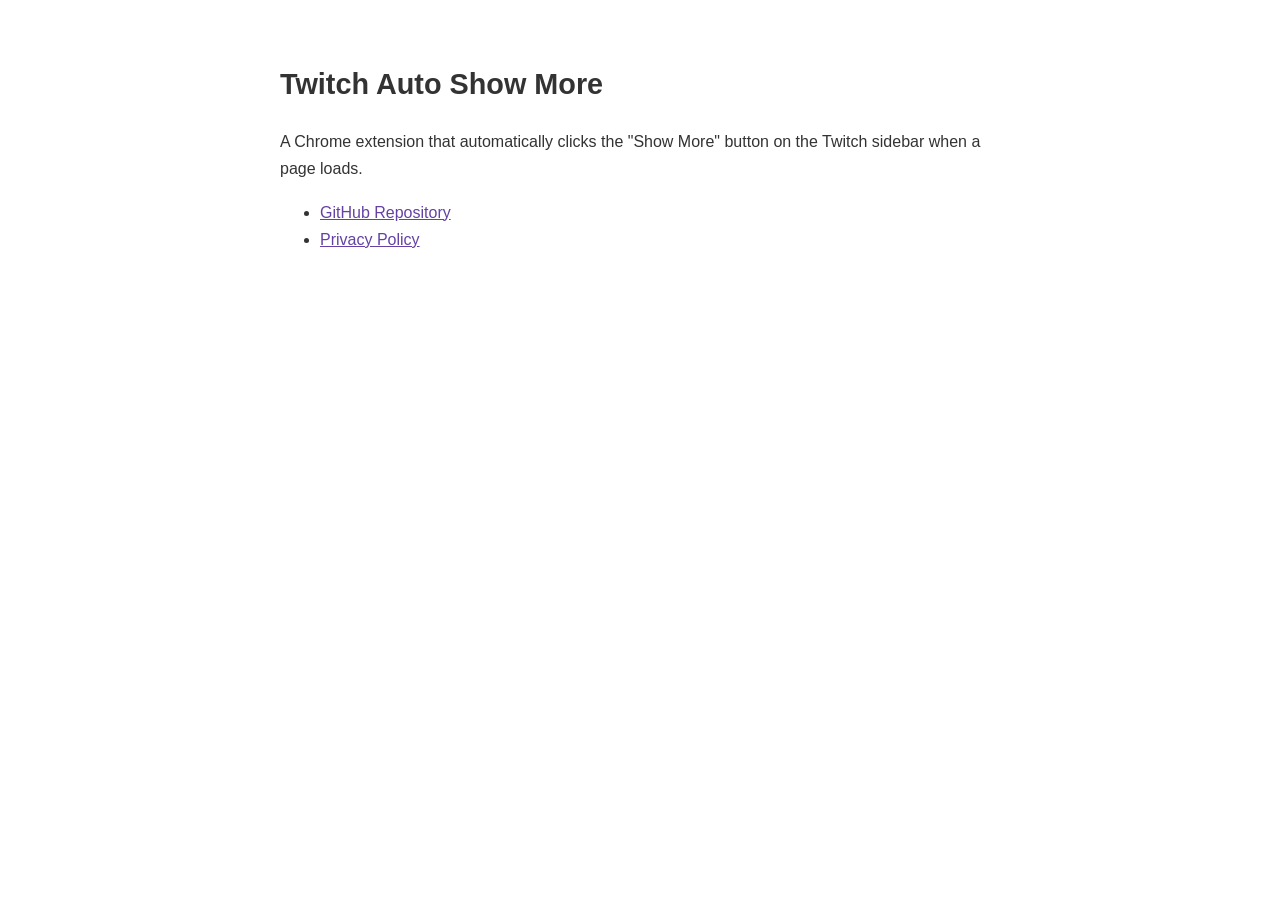
==== docs/index.html @ 496f70b3 "docs: GitHub Pages用プライバシーポリシーページを追加" ====
<!DOCTYPE html>
<html lang="en">
<head>
  <meta charset="UTF-8" />
  <meta name="viewport" content="width=device-width, initial-scale=1.0" />
  <title>Twitch Auto Show More</title>
  <style>
    body {
      font-family: -apple-system, BlinkMacSystemFont, "Segoe UI", Roboto, sans-serif;
      max-width: 720px;
      margin: 60px auto;
      padding: 0 24px;
      color: #333;
      line-height: 1.7;
    }
    h1 { font-size: 1.8rem; }
    a { color: #6441a5; }
  </style>
</head>
<body>
  <h1>Twitch Auto Show More</h1>
  <p>
    A Chrome extension that automatically clicks the "Show More" button on
    the Twitch sidebar when a page loads.
  </p>
  <ul>
    <li><a href="https://github.com/j4rviscmd/twitch-auto-show-more">GitHub Repository</a></li>
    <li><a href="privacy-policy.html">Privacy Policy</a></li>
  </ul>
</body>
</html>
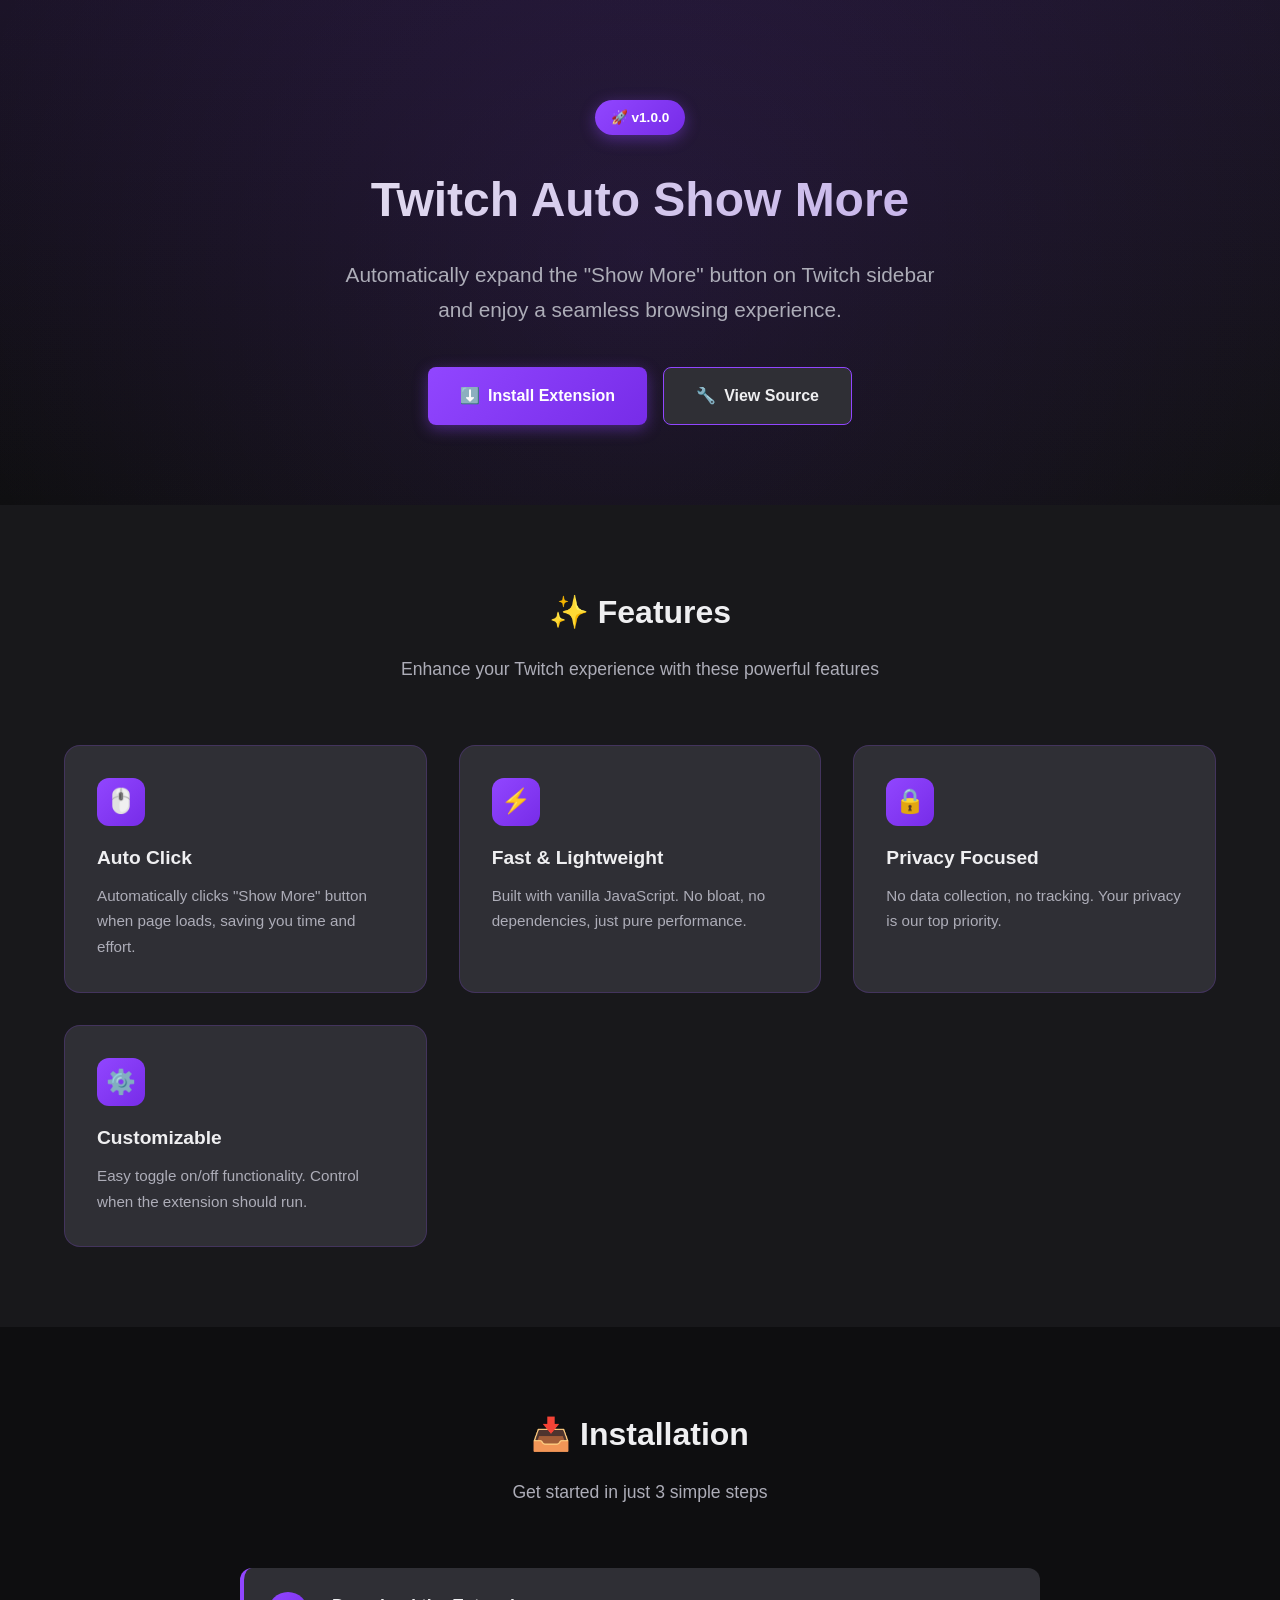
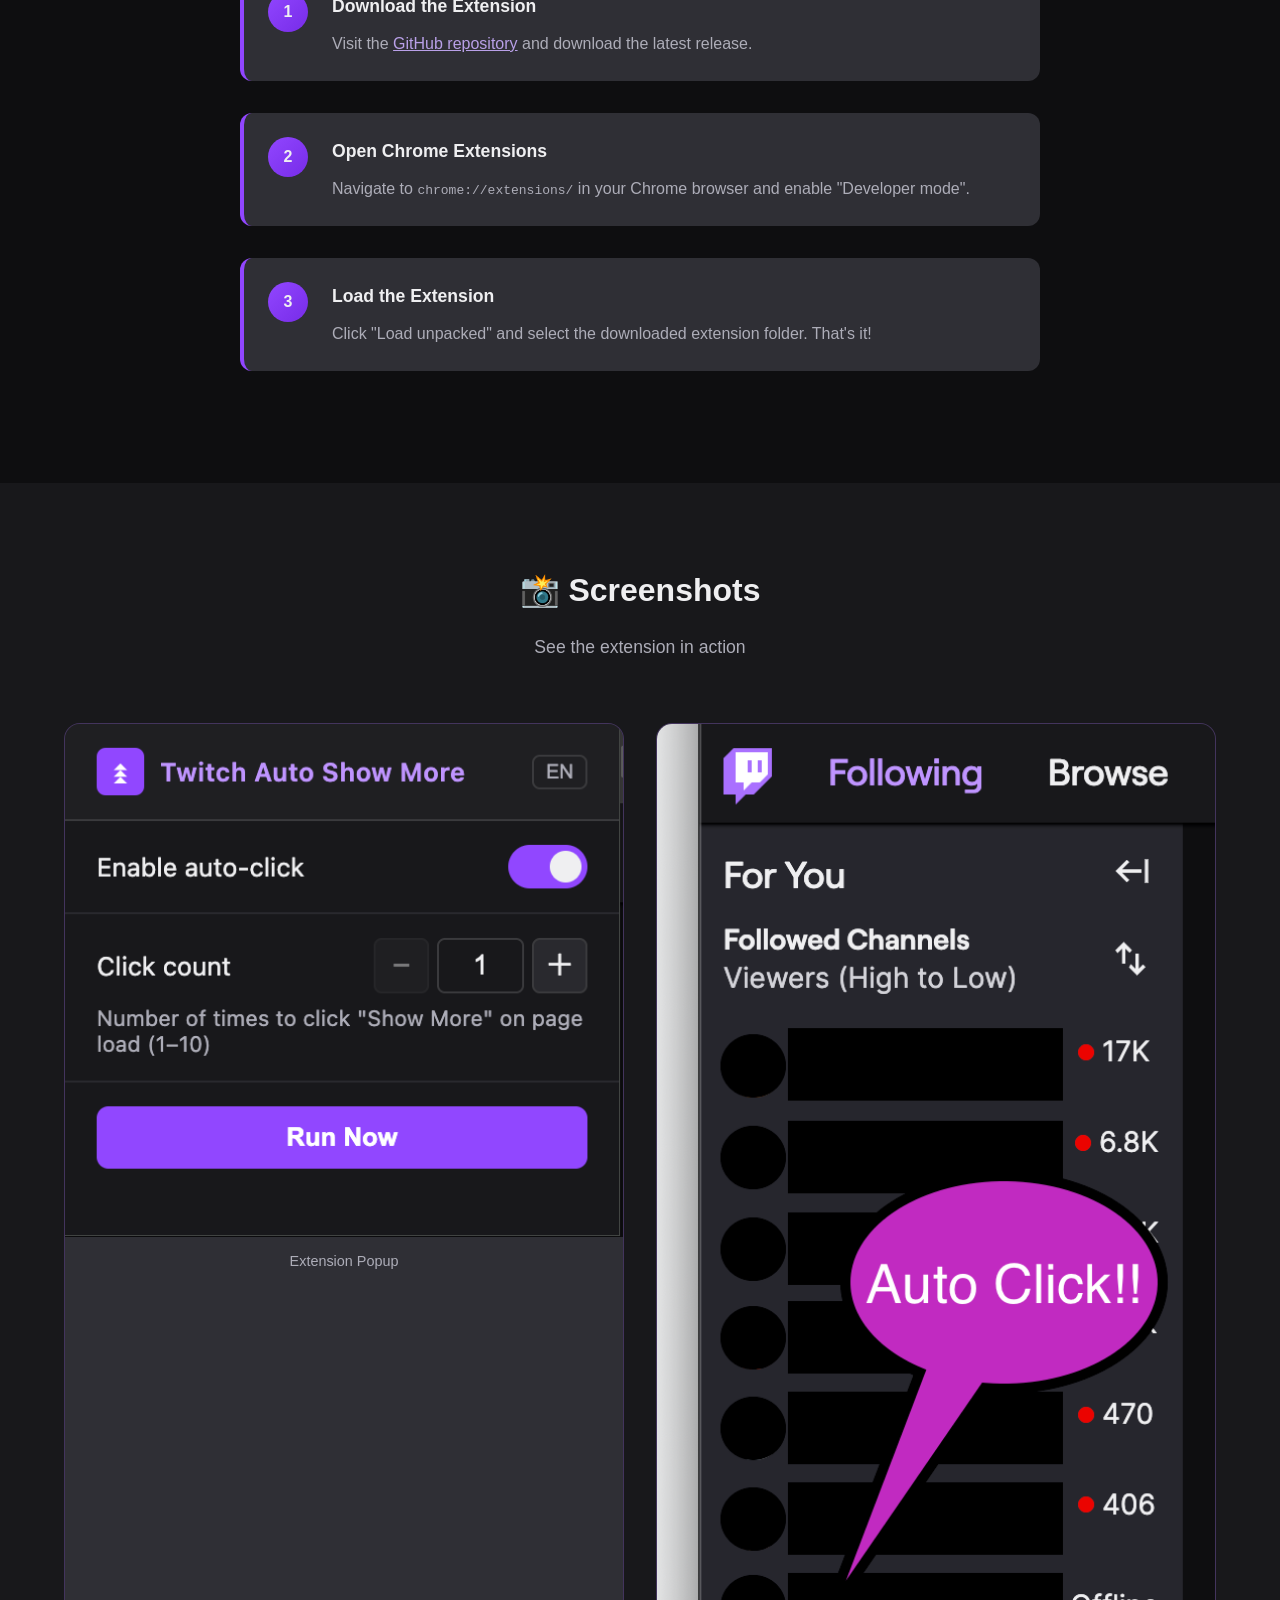
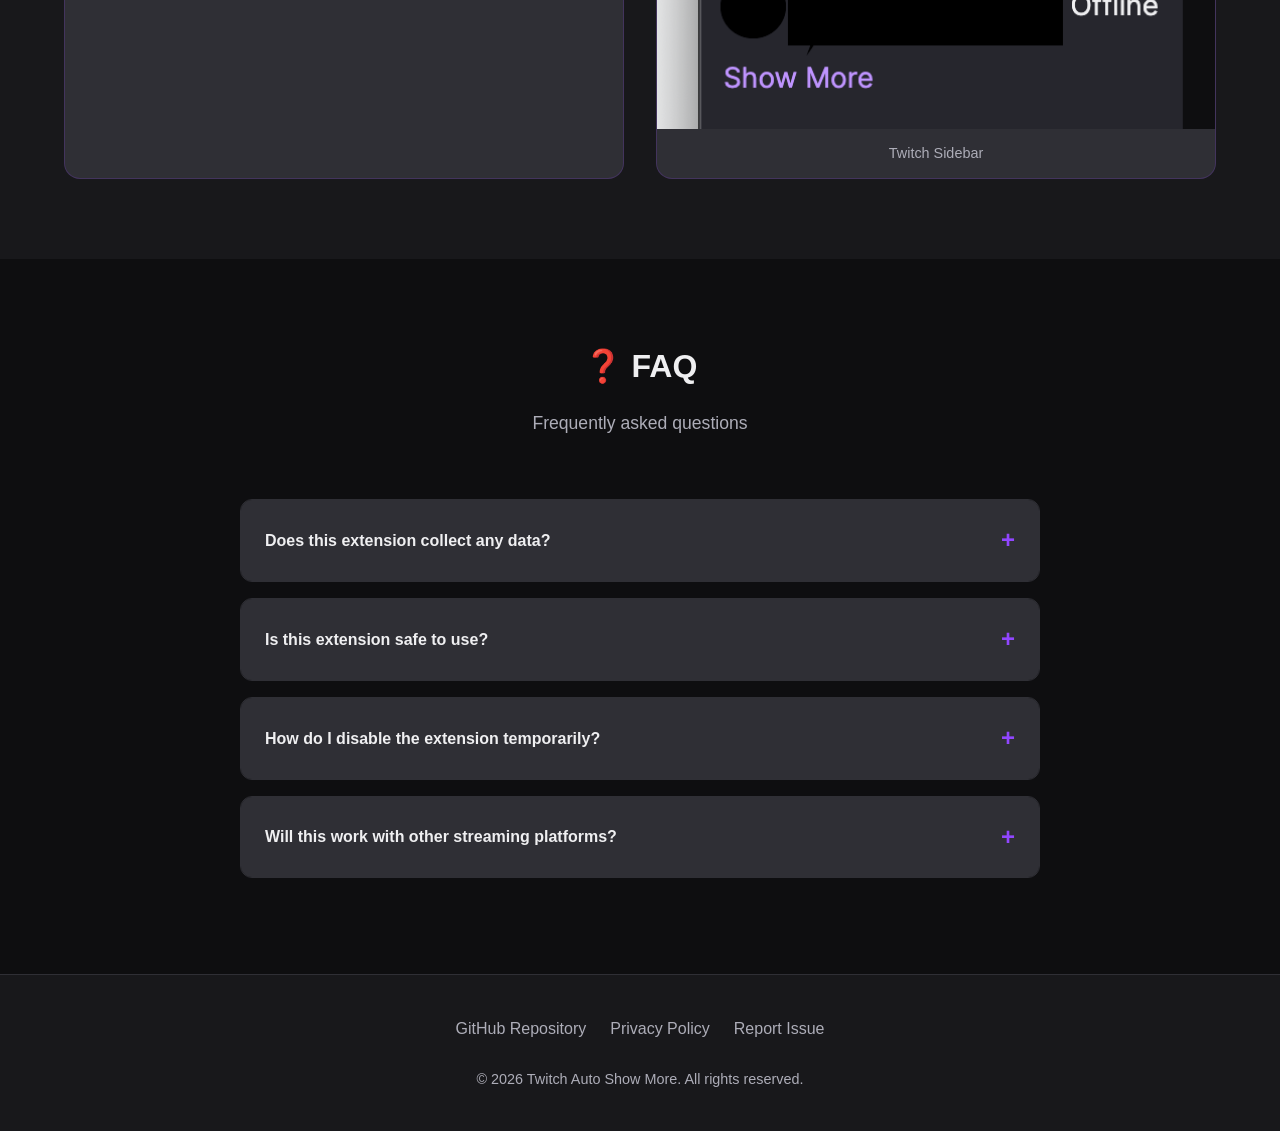
==== commit b8d195b1: "feat: ホームページのリデザインと言語切り替え機能を追加 - Twitchテーマカラー（紫#9146FF）を活用したモダンなホームページを作成 - 機能紹介、インストール方法、スクリーンショット、" ====
--- a/docs/index.html
+++ b/docs/index.html
@@ -3,29 +3,574 @@
 <head>
   <meta charset="UTF-8" />
   <meta name="viewport" content="width=device-width, initial-scale=1.0" />
-  <title>Twitch Auto Show More</title>
+  <title>Twitch Auto Show More - Chrome Extension</title>
+  <meta name="description" content="Automatically click 'Show More' button on Twitch sidebar. A Chrome extension that enhances your Twitch browsing experience." />
   <style>
+    :root {
+      --twitch-purple: #9146FF;
+      --twitch-purple-light: #B9A0E8;
+      --twitch-purple-dark: #772CE8;
+      --twitch-black: #0E0E10;
+      --twitch-gray: #18181B;
+      --twitch-gray-light: #2F2F35;
+      --text-primary: #EFEFF1;
+      --text-secondary: #ADADB8;
+    }
+
+    * {
+      margin: 0;
+      padding: 0;
+      box-sizing: border-box;
+    }
+
     body {
-      font-family: -apple-system, BlinkMacSystemFont, "Segoe UI", Roboto, sans-serif;
-      max-width: 720px;
-      margin: 60px auto;
+      font-family: -apple-system, BlinkMacSystemFont, "Segoe UI", Roboto, "Inter", sans-serif;
+      background: linear-gradient(135deg, var(--twitch-black) 0%, var(--twitch-gray) 100%);
+      color: var(--text-primary);
+      line-height: 1.7;
+      min-height: 100vh;
+    }
+
+    .container {
+      max-width: 1200px;
+      margin: 0 auto;
       padding: 0 24px;
-      color: #333;
-      line-height: 1.7;
-    }
-    h1 { font-size: 1.8rem; }
-    a { color: #6441a5; }
+    }
+
+    html {
+      scroll-behavior: smooth;
+    }
+
+    /* Hero */
+    .hero {
+      padding: 100px 0 80px;
+      text-align: center;
+      background: linear-gradient(180deg, rgba(145, 70, 255, 0.1) 0%, transparent 100%);
+      position: relative;
+      overflow: hidden;
+    }
+
+    .hero::before {
+      content: '';
+      position: absolute;
+      top: -50%;
+      left: -50%;
+      width: 200%;
+      height: 200%;
+      background: radial-gradient(circle, rgba(145, 70, 255, 0.1) 0%, transparent 50%);
+      animation: pulse 8s ease-in-out infinite;
+    }
+
+    @keyframes pulse {
+      0%, 100% { transform: scale(1); opacity: 0.5; }
+      50% { transform: scale(1.1); opacity: 0.8; }
+    }
+
+    .hero-content {
+      position: relative;
+      z-index: 1;
+    }
+
+    .hero-badge {
+      display: inline-block;
+      background: linear-gradient(135deg, var(--twitch-purple), var(--twitch-purple-dark));
+      color: white;
+      padding: 6px 16px;
+      border-radius: 20px;
+      font-size: 0.85rem;
+      font-weight: 600;
+      margin-bottom: 24px;
+      box-shadow: 0 4px 15px rgba(145, 70, 255, 0.4);
+    }
+
+    .hero h1 {
+      font-size: 3rem;
+      font-weight: 800;
+      margin-bottom: 16px;
+      background: linear-gradient(135deg, var(--text-primary) 0%, var(--twitch-purple-light) 100%);
+      -webkit-background-clip: text;
+      -webkit-text-fill-color: transparent;
+      background-clip: text;
+    }
+
+    .hero-tagline {
+      font-size: 1.3rem;
+      color: var(--text-secondary);
+      max-width: 600px;
+      margin: 0 auto 40px;
+    }
+
+    .cta-buttons {
+      display: flex;
+      gap: 16px;
+      justify-content: center;
+      flex-wrap: wrap;
+    }
+
+    .btn {
+      display: inline-flex;
+      align-items: center;
+      gap: 8px;
+      padding: 14px 32px;
+      border-radius: 8px;
+      font-weight: 600;
+      font-size: 1rem;
+      text-decoration: none;
+      transition: all 0.3s ease;
+      cursor: pointer;
+    }
+
+    .btn-primary {
+      background: linear-gradient(135deg, var(--twitch-purple), var(--twitch-purple-dark));
+      color: white;
+      box-shadow: 0 4px 15px rgba(145, 70, 255, 0.4);
+    }
+
+    .btn-primary:hover {
+      transform: translateY(-2px);
+      box-shadow: 0 8px 25px rgba(145, 70, 255, 0.5);
+    }
+
+    .btn-secondary {
+      background: var(--twitch-gray-light);
+      color: var(--text-primary);
+      border: 1px solid var(--twitch-purple);
+    }
+
+    .btn-secondary:hover {
+      background: rgba(145, 70, 255, 0.1);
+      border-color: var(--twitch-purple-light);
+    }
+
+    /* Section Styles */
+    .features, .screenshots {
+      padding: 80px 0;
+      background: var(--twitch-gray);
+    }
+
+    .installation {
+      padding: 80px 0;
+      background: var(--twitch-black);
+    }
+
+    .faq {
+      padding: 80px 0;
+      background: var(--twitch-black);
+    }
+
+    .section-title {
+      text-align: center;
+      font-size: 2rem;
+      font-weight: 700;
+      margin-bottom: 16px;
+    }
+
+    .section-subtitle {
+      text-align: center;
+      color: var(--text-secondary);
+      max-width: 600px;
+      margin: 0 auto 60px;
+      font-size: 1.1rem;
+    }
+
+    /* Features */
+    .features-grid {
+      display: grid;
+      grid-template-columns: repeat(auto-fit, minmax(280px, 1fr));
+      gap: 32px;
+    }
+
+    .feature-card {
+      background: var(--twitch-gray-light);
+      padding: 32px;
+      border-radius: 16px;
+      border: 1px solid rgba(145, 70, 255, 0.2);
+      transition: all 0.3s ease;
+    }
+
+    .feature-card:hover {
+      transform: translateY(-4px);
+      border-color: var(--twitch-purple);
+      box-shadow: 0 8px 30px rgba(145, 70, 255, 0.2);
+    }
+
+    .feature-icon {
+      width: 48px;
+      height: 48px;
+      background: linear-gradient(135deg, var(--twitch-purple), var(--twitch-purple-dark));
+      border-radius: 12px;
+      display: flex;
+      align-items: center;
+      justify-content: center;
+      font-size: 1.5rem;
+      margin-bottom: 16px;
+    }
+
+    .feature-card h3 {
+      font-size: 1.2rem;
+      margin-bottom: 8px;
+      color: var(--text-primary);
+    }
+
+    .feature-card p {
+      color: var(--text-secondary);
+      font-size: 0.95rem;
+    }
+
+    /* Installation */
+    .steps {
+      max-width: 800px;
+      margin: 0 auto;
+    }
+
+    .step {
+      display: flex;
+      gap: 24px;
+      margin-bottom: 32px;
+      padding: 24px;
+      background: var(--twitch-gray-light);
+      border-radius: 12px;
+      border-left: 4px solid var(--twitch-purple);
+    }
+
+    .step-number {
+      width: 40px;
+      height: 40px;
+      background: linear-gradient(135deg, var(--twitch-purple), var(--twitch-purple-dark));
+      border-radius: 50%;
+      display: flex;
+      align-items: center;
+      justify-content: center;
+      font-weight: 700;
+      flex-shrink: 0;
+    }
+
+    .step-content h3 {
+      font-size: 1.1rem;
+      margin-bottom: 8px;
+      color: var(--text-primary);
+    }
+
+    .step-content p {
+      color: var(--text-secondary);
+    }
+
+    /* Screenshots */
+    .screenshots-grid {
+      display: grid;
+      grid-template-columns: repeat(auto-fit, minmax(400px, 1fr));
+      gap: 32px;
+      margin-top: 40px;
+    }
+
+    .screenshot-item {
+      background: var(--twitch-gray-light);
+      border-radius: 16px;
+      overflow: hidden;
+      border: 1px solid rgba(145, 70, 255, 0.2);
+      transition: all 0.3s ease;
+    }
+
+    .screenshot-item:hover {
+      border-color: var(--twitch-purple);
+      transform: translateY(-4px);
+      box-shadow: 0 8px 30px rgba(145, 70, 255, 0.2);
+    }
+
+    .screenshot-item img {
+      width: 100%;
+      height: auto;
+      display: block;
+    }
+
+    .screenshot-caption {
+      padding: 12px 16px;
+      text-align: center;
+      color: var(--text-secondary);
+      font-size: 0.9rem;
+    }
+
+    .screenshot-placeholder {
+      background: var(--twitch-gray-light);
+      border: 2px dashed rgba(145, 70, 255, 0.3);
+      border-radius: 16px;
+      aspect-ratio: 16 / 9;
+      display: flex;
+      flex-direction: column;
+      align-items: center;
+      justify-content: center;
+      color: var(--text-secondary);
+      transition: all 0.3s ease;
+    }
+
+    .screenshot-placeholder:hover {
+      border-color: var(--twitch-purple);
+      background: rgba(145, 70, 255, 0.05);
+    }
+
+    .screenshot-placeholder span {
+      font-size: 3rem;
+      margin-bottom: 16px;
+      opacity: 0.5;
+    }
+
+    /* FAQ */
+    .faq-list {
+      max-width: 800px;
+      margin: 0 auto;
+    }
+
+    .faq-item {
+      margin-bottom: 16px;
+      border: 1px solid var(--twitch-gray-light);
+      border-radius: 12px;
+      overflow: hidden;
+      transition: all 0.3s ease;
+    }
+
+    .faq-item:hover {
+      border-color: var(--twitch-purple);
+    }
+
+    .faq-question {
+      padding: 20px 24px;
+      background: var(--twitch-gray-light);
+      font-weight: 600;
+      cursor: pointer;
+      display: flex;
+      justify-content: space-between;
+      align-items: center;
+      user-select: none;
+    }
+
+    .faq-question::after {
+      content: '+';
+      font-size: 1.5rem;
+      color: var(--twitch-purple);
+      transition: transform 0.3s ease;
+    }
+
+    .faq-item.active .faq-question::after {
+      transform: rotate(45deg);
+    }
+
+    .faq-answer {
+      padding: 0 24px;
+      max-height: 0;
+      overflow: hidden;
+      background: var(--twitch-gray);
+      transition: all 0.3s ease;
+      color: var(--text-secondary);
+    }
+
+    .faq-item.active .faq-answer {
+      padding: 20px 24px;
+      max-height: 500px;
+    }
+
+    /* Footer */
+    .footer {
+      padding: 40px 0;
+      background: var(--twitch-gray);
+      border-top: 1px solid var(--twitch-gray-light);
+      text-align: center;
+    }
+
+    .footer-links {
+      display: flex;
+      gap: 24px;
+      justify-content: center;
+      flex-wrap: wrap;
+      margin-bottom: 24px;
+    }
+
+    .footer-links a {
+      color: var(--text-secondary);
+      text-decoration: none;
+      transition: color 0.3s ease;
+    }
+
+    .footer-links a:hover {
+      color: var(--twitch-purple);
+    }
+
+    .footer-copyright {
+      color: var(--text-secondary);
+      font-size: 0.9rem;
+    }
+
+    /* Responsive */
+    @media (max-width: 768px) {
+      .hero h1 {
+        font-size: 2rem;
+      }
+
+      .hero-tagline {
+        font-size: 1.1rem;
+      }
+
+      .features-grid,
+      .screenshots-grid {
+        grid-template-columns: 1fr;
+      }
+
+      .screenshot-item {
+        max-width: 400px;
+        margin: 0 auto;
+      }
+
+      .step {
+        flex-direction: column;
+        gap: 16px;
+      }
+    }
   </style>
 </head>
 <body>
-  <h1>Twitch Auto Show More</h1>
-  <p>
-    A Chrome extension that automatically clicks the "Show More" button on
-    the Twitch sidebar when a page loads.
-  </p>
-  <ul>
-    <li><a href="https://github.com/j4rviscmd/twitch-auto-show-more">GitHub Repository</a></li>
-    <li><a href="privacy-policy.html">Privacy Policy</a></li>
-  </ul>
+  <!-- Hero Section -->
+  <section class="hero">
+    <div class="container hero-content">
+      <div class="hero-badge">🚀 v1.0.0</div>
+      <h1>Twitch Auto Show More</h1>
+      <p class="hero-tagline">
+        Automatically expand the "Show More" button on Twitch sidebar and enjoy a seamless browsing experience.
+      </p>
+      <div class="cta-buttons">
+        <a href="https://github.com/j4rviscmd/twitch-auto-show-more" target="_blank" rel="noopener" class="btn btn-primary">
+          <span>⬇️</span> Install Extension
+        </a>
+        <a href="https://github.com/j4rviscmd/twitch-auto-show-more" target="_blank" rel="noopener" class="btn btn-secondary">
+          <span>🔧</span> View Source
+        </a>
+      </div>
+    </div>
+  </section>
+
+  <!-- Features Section -->
+  <section class="features" id="features">
+    <div class="container">
+      <h2 class="section-title">✨ Features</h2>
+      <p class="section-subtitle">Enhance your Twitch experience with these powerful features</p>
+      <div class="features-grid">
+        <div class="feature-card">
+          <div class="feature-icon">🖱️</div>
+          <h3>Auto Click</h3>
+          <p>Automatically clicks "Show More" button when page loads, saving you time and effort.</p>
+        </div>
+        <div class="feature-card">
+          <div class="feature-icon">⚡</div>
+          <h3>Fast & Lightweight</h3>
+          <p>Built with vanilla JavaScript. No bloat, no dependencies, just pure performance.</p>
+        </div>
+        <div class="feature-card">
+          <div class="feature-icon">🔒</div>
+          <h3>Privacy Focused</h3>
+          <p>No data collection, no tracking. Your privacy is our top priority.</p>
+        </div>
+        <div class="feature-card">
+          <div class="feature-icon">⚙️</div>
+          <h3>Customizable</h3>
+          <p>Easy toggle on/off functionality. Control when the extension should run.</p>
+        </div>
+      </div>
+    </div>
+  </section>
+
+  <!-- Installation Section -->
+  <section class="installation" id="installation">
+    <div class="container">
+      <h2 class="section-title">📥 Installation</h2>
+      <p class="section-subtitle">Get started in just 3 simple steps</p>
+      <div class="steps">
+        <div class="step">
+          <div class="step-number">1</div>
+          <div class="step-content">
+            <h3>Download the Extension</h3>
+            <p>Visit the <a href="https://github.com/j4rviscmd/twitch-auto-show-more" target="_blank" style="color: var(--twitch-purple-light);">GitHub repository</a> and download the latest release.</p>
+          </div>
+        </div>
+        <div class="step">
+          <div class="step-number">2</div>
+          <div class="step-content">
+            <h3>Open Chrome Extensions</h3>
+            <p>Navigate to <code>chrome://extensions/</code> in your Chrome browser and enable "Developer mode".</p>
+          </div>
+        </div>
+        <div class="step">
+          <div class="step-number">3</div>
+          <div class="step-content">
+            <h3>Load the Extension</h3>
+            <p>Click "Load unpacked" and select the downloaded extension folder. That's it!</p>
+          </div>
+        </div>
+      </div>
+    </div>
+  </section>
+
+  <!-- Screenshots Section -->
+  <section class="screenshots" id="screenshots">
+    <div class="container">
+      <h2 class="section-title">📸 Screenshots</h2>
+      <p class="section-subtitle">See the extension in action</p>
+      <div class="screenshots-grid">
+        <div class="screenshot-item">
+          <img src="screenshots/popup.png" alt="Extension Popup" />
+          <div class="screenshot-caption">Extension Popup</div>
+        </div>
+        <div class="screenshot-item">
+          <img src="screenshots/sidebar.png" alt="Twitch Sidebar" />
+          <div class="screenshot-caption">Twitch Sidebar</div>
+        </div>
+      </div>
+    </div>
+  </section>
+
+  <!-- FAQ Section -->
+  <section class="faq" id="faq">
+    <div class="container">
+      <h2 class="section-title">❓ FAQ</h2>
+      <p class="section-subtitle">Frequently asked questions</p>
+      <div class="faq-list">
+        <div class="faq-item">
+          <div class="faq-question">Does this extension collect any data?</div>
+          <div class="faq-answer">
+            <p>No, this extension does not collect, store, or transmit any personal data. All data is stored locally on your device using Chrome's storage API.</p>
+          </div>
+        </div>
+        <div class="faq-item">
+          <div class="faq-question">Is this extension safe to use?</div>
+          <div class="faq-answer">
+            <p>Yes! The extension is open-source, so you can review the code anytime. It only operates on Twitch pages and doesn't access any other websites.</p>
+          </div>
+        </div>
+        <div class="faq-item">
+          <div class="faq-question">How do I disable the extension temporarily?</div>
+          <div class="faq-answer">
+            <p>Click the extension icon in your browser toolbar and toggle the switch. You can also disable it from chrome://extensions/ page.</p>
+          </div>
+        </div>
+        <div class="faq-item">
+          <div class="faq-question">Will this work with other streaming platforms?</div>
+          <div class="faq-answer">
+            <p>Currently, this extension is designed specifically for Twitch. Support for other platforms may be added in the future based on user demand.</p>
+          </div>
+        </div>
+      </div>
+    </div>
+  </section>
+
+  <!-- Footer -->
+  <footer class="footer">
+    <div class="container">
+      <div class="footer-links">
+        <a href="https://github.com/j4rviscmd/twitch-auto-show-more" target="_blank" rel="noopener">GitHub Repository</a>
+        <a href="privacy-policy.html">Privacy Policy</a>
+        <a href="https://github.com/j4rviscmd/twitch-auto-show-more/issues" target="_blank" rel="noopener">Report Issue</a>
+      </div>
+      <p class="footer-copyright">© 2026 Twitch Auto Show More. All rights reserved.</p>
+    </div>
+  </footer>
+
+  <script src="faq.js"></script>
 </body>
 </html>
